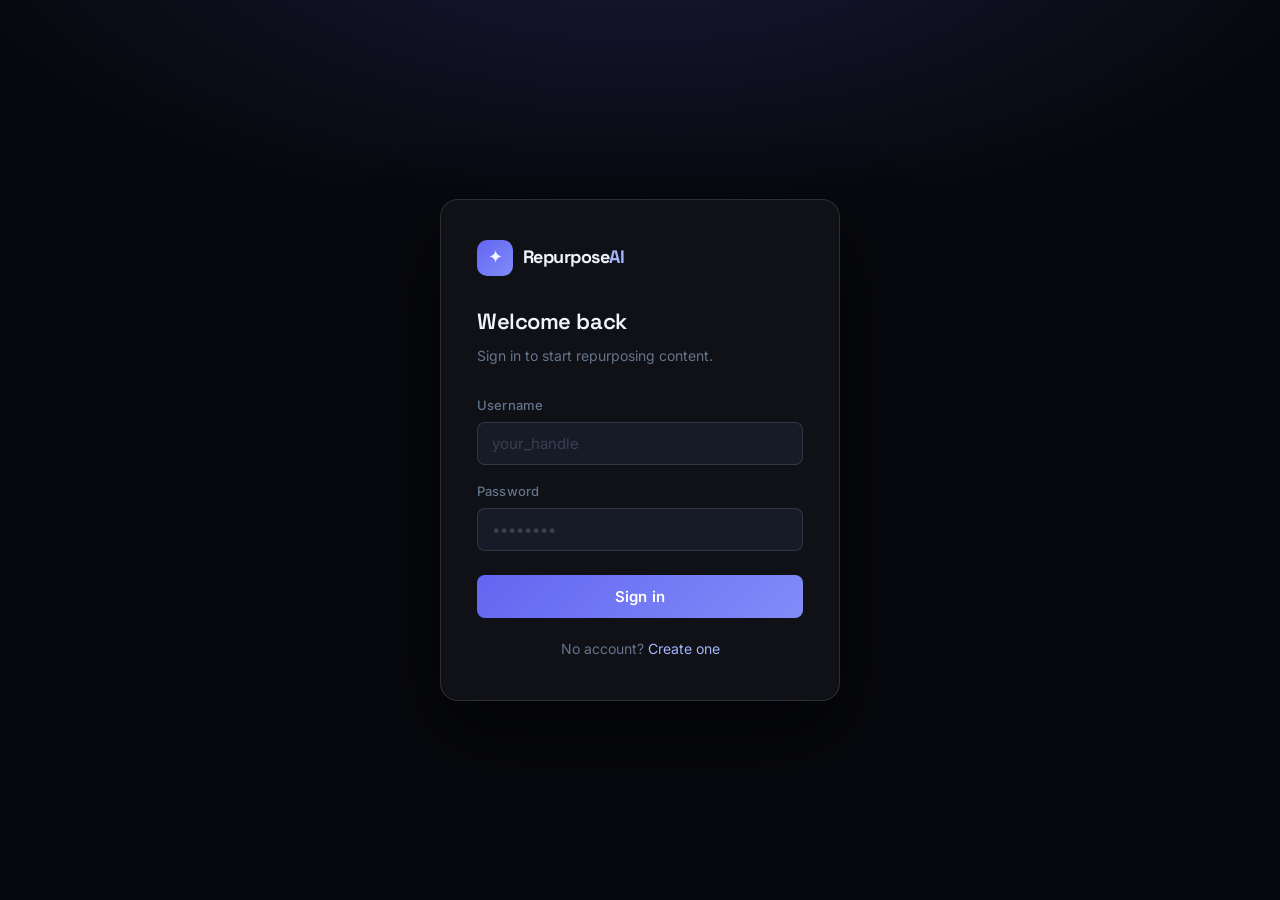
==== Frontend/dashboard.html @ 0ae948b1 "Added history to Store previous result of user And made Frontend and Verified" ====
<!DOCTYPE html>
<html lang="en">
<head>
  <meta charset="UTF-8" />
  <meta name="viewport" content="width=device-width, initial-scale=1.0" />
  <title>Dashboard — Repurpose AI</title>
  <link rel="stylesheet" href="css/style.css" />
</head>
<body>

<div class="dashboard-wrap">

 
  <header class="topbar">
    <div class="topbar-logo">
      <div class="topbar-logo-icon">✦</div>
      Repurpose<span>AI</span>
    </div>
    <div class="topbar-actions">
      <button class="btn-ghost" onclick="logout()">Sign out</button>
    </div>
  </header>

 
  <aside class="sidebar">
    <div class="sidebar-header">
      <h3>History</h3>
    </div>
    <div class="sidebar-list" id="historyContainer">
      <div class="sidebar-empty">
        <span class="sidebar-empty-icon">▶</span>
        No history yet.<br>Generate your first post.
      </div>
    </div>
  </aside>

 
  <main class="main">
    <div class="main-inner">

      <div class="main-header">
        <h2>Repurpose a YouTube video</h2>
        <p>Paste a URL — get a Twitter thread, LinkedIn post, and blog summary in seconds.</p>
      </div>

     
      <div class="input-row">
        <div class="url-input-wrap">
          <span class="url-input-icon">▶</span>
          <input
            type="text"
            id="youtubeUrl"
            placeholder="https://www.youtube.com/watch?v=…"
            autocomplete="off"
            onkeydown="if(event.key==='Enter') generateContent()"
          />
        </div>
        <button class="btn-generate" id="generateBtn" onclick="generateContent()">
          <span class="spinner"></span>
          <span class="btn-label">Generate</span>
        </button>
      </div>

      
      <div class="output-grid">

        <div class="output-card card-twitter">
          <div class="output-card-header">
            <span class="output-platform-badge badge-twitter">𝕏 &nbsp;Twitter thread</span>
            <button class="copy-btn" onclick="copyContent('twitterThread')">Copy</button>
          </div>
          <div class="output-card-body">
            <p id="twitterThread"><span class="placeholder-text">Your Twitter thread will appear here…</span></p>
          </div>
        </div>

        <div class="output-card card-linkedin">
          <div class="output-card-header">
            <span class="output-platform-badge badge-linkedin">in &nbsp;LinkedIn post</span>
            <button class="copy-btn" onclick="copyContent('linkedinPost')">Copy</button>
          </div>
          <div class="output-card-body">
            <p id="linkedinPost"><span class="placeholder-text">Your LinkedIn post will appear here…</span></p>
          </div>
        </div>

        <div class="output-card card-blog full-width">
          <div class="output-card-header">
            <span class="output-platform-badge badge-blog">✍ &nbsp;Blog summary</span>
            <button class="copy-btn" onclick="copyContent('blogSummary')">Copy</button>
          </div>
          <div class="output-card-body">
            <p id="blogSummary"><span class="placeholder-text">Your blog summary will appear here…</span></p>
          </div>
        </div>

      </div>
    </div>
  </main>

</div>

<script src="js/dashboard.js"></script>
</body>
</html>
---- Frontend/css/style.css ----
@import url('https://fonts.googleapis.com/css2?family=Space+Grotesk:wght@400;500;600;700&family=Inter:wght@400;500;600&display=swap');

*, *::before, *::after {
  box-sizing: border-box;
  margin: 0;
  padding: 0;
}

:root {
  --bg:          #07080D;
  --surface:     #0F1117;
  --surface-2:   #161B27;
  --surface-3:   #1E2638;
  --border:      rgba(255,255,255,0.07);
  --border-md:   rgba(255,255,255,0.12);
  --accent:      #6366F1;
  --accent-lt:   #A5B4FC;
  --accent-glow: rgba(99,102,241,0.35);
  --text:        #F1F5F9;
  --text-2:      #CBD5E1;
  --muted:       #64748B;
  --danger:      #F87171;
  --success:     #34D399;

  --radius-sm: 8px;
  --radius-md: 12px;
  --radius-lg: 18px;

  --topbar-h: 58px;
  --sidebar-w: 260px;
}

html, body {
  height: 100%;
  background: var(--bg);
  color: var(--text);
  font-family: 'Inter', sans-serif;
  font-size: 15px;
  line-height: 1.6;
  -webkit-font-smoothing: antialiased;
  overflow: hidden; 
}

h1, h2, h3, h4 {
  font-family: 'Space Grotesk', sans-serif;
  font-weight: 600;
  letter-spacing: -0.02em;
}

a {
  color: var(--accent-lt);
  text-decoration: none;
  transition: color 0.2s;
}
a:hover { color: #fff; }


.auth-wrap {
  min-height: 100vh;
  overflow: auto;
  display: flex;
  align-items: center;
  justify-content: center;
  padding: 24px;
  background:
    radial-gradient(ellipse 80% 50% at 50% -10%, rgba(99,102,241,0.18) 0%, transparent 70%),
    var(--bg);
}

.auth-card {
  width: 100%;
  max-width: 400px;
  background: var(--surface);
  border: 1px solid var(--border-md);
  border-radius: var(--radius-lg);
  padding: 40px 36px;
  box-shadow: 0 32px 80px rgba(0,0,0,0.6);
}

.auth-logo {
  display: flex;
  align-items: center;
  gap: 10px;
  margin-bottom: 28px;
}

.auth-logo-icon {
  width: 36px;
  height: 36px;
  background: linear-gradient(135deg, #6366F1, #818CF8);
  border-radius: 10px;
  display: grid;
  place-items: center;
  font-size: 18px;
  flex-shrink: 0;
}

.auth-logo-name {
  font-family: 'Space Grotesk', sans-serif;
  font-size: 18px;
  font-weight: 700;
  letter-spacing: -0.03em;
}
.auth-logo-name span { color: var(--accent-lt); }

.auth-card h2 {
  font-size: 22px;
  margin-bottom: 6px;
}

.auth-card .subtitle {
  color: var(--muted);
  font-size: 14px;
  margin-bottom: 28px;
}

.field {
  margin-bottom: 16px;
}
.field label {
  display: block;
  font-size: 13px;
  font-weight: 500;
  color: var(--muted);
  margin-bottom: 6px;
  letter-spacing: 0.01em;
}
.field input {
  width: 100%;
  padding: 11px 14px;
  background: var(--surface-2);
  border: 1px solid var(--border-md);
  border-radius: var(--radius-sm);
  color: var(--text);
  font-family: 'Inter', sans-serif;
  font-size: 15px;
  outline: none;
  transition: border-color 0.2s, box-shadow 0.2s;
}
.field input::placeholder { color: #374151; }
.field input:focus {
  border-color: var(--accent);
  box-shadow: 0 0 0 3px rgba(99,102,241,0.18);
}

.btn {
  display: inline-flex;
  align-items: center;
  justify-content: center;
  gap: 8px;
  width: 100%;
  padding: 12px 20px;
  border: none;
  border-radius: var(--radius-sm);
  font-family: 'Inter', sans-serif;
  font-size: 15px;
  font-weight: 600;
  cursor: pointer;
  transition: all 0.2s;
  letter-spacing: 0.01em;
}

.btn-primary {
  background: linear-gradient(135deg, #6366F1 0%, #818CF8 100%);
  color: #fff;
  position: relative;
  overflow: hidden;
}
.btn-primary::after {
  content: '';
  position: absolute;
  inset: 0;
  background: linear-gradient(90deg, transparent 0%, rgba(255,255,255,0.12) 50%, transparent 100%);
  transform: translateX(-100%);
  transition: transform 0.5s;
}
.btn-primary:hover::after { transform: translateX(100%); }
.btn-primary:hover {
  box-shadow: 0 4px 24px rgba(99,102,241,0.5);
  transform: translateY(-1px);
}
.btn-primary:active { transform: translateY(0); }

.auth-footer {
  margin-top: 20px;
  text-align: center;
  font-size: 14px;
  color: var(--muted);
}


.toast {
  position: fixed;
  bottom: 24px;
  right: 24px;
  padding: 12px 18px;
  border-radius: var(--radius-sm);
  font-size: 14px;
  font-weight: 500;
  z-index: 9999;
  transform: translateY(80px);
  opacity: 0;
  transition: all 0.3s cubic-bezier(0.34, 1.56, 0.64, 1);
  max-width: 320px;
  display: flex;
  align-items: center;
  gap: 8px;
}
.toast.show { transform: translateY(0); opacity: 1; }
.toast.success {
  background: rgba(6,78,59,0.9);
  border: 1px solid rgba(52,211,153,0.4);
  color: var(--success);
  backdrop-filter: blur(8px);
}
.toast.error {
  background: rgba(69,10,10,0.9);
  border: 1px solid rgba(248,113,113,0.4);
  color: var(--danger);
  backdrop-filter: blur(8px);
}



.spinner {
  width: 16px;
  height: 16px;
  border: 2px solid rgba(255,255,255,0.25);
  border-top-color: #fff;
  border-radius: 50%;
  animation: spin 0.7s linear infinite;
  display: none;
  flex-shrink: 0;
}
.btn-generate.loading .spinner  { display: block; }
.btn-generate.loading .btn-label { display: none; }

@keyframes spin { to { transform: rotate(360deg); } }



.dashboard-wrap {
  display: grid;
  grid-template-columns: var(--sidebar-w) 1fr;
  grid-template-rows: var(--topbar-h) 1fr;
  height: 100vh;
  overflow: hidden;
}


.topbar {
  grid-column: 1 / -1;
  display: flex;
  align-items: center;
  justify-content: space-between;
  padding: 0 20px 0 20px;
  background: var(--surface);
  border-bottom: 1px solid var(--border);
  position: relative;
  z-index: 100;
  box-shadow: 0 1px 0 rgba(255,255,255,0.04), 0 4px 20px rgba(0,0,0,0.3);
}

.topbar-logo {
  display: flex;
  align-items: center;
  gap: 10px;
  font-family: 'Space Grotesk', sans-serif;
  font-weight: 700;
  font-size: 16px;
  letter-spacing: -0.03em;
  color: var(--text);
}
.topbar-logo-icon {
  width: 30px;
  height: 30px;
  background: linear-gradient(135deg, #6366F1, #818CF8);
  border-radius: 8px;
  display: grid;
  place-items: center;
  font-size: 14px;
  box-shadow: 0 0 12px rgba(99,102,241,0.4);
}
.topbar-logo span { color: var(--accent-lt); }

.topbar-actions {
  display: flex;
  align-items: center;
  gap: 8px;
}

.btn-ghost {
  display: inline-flex;
  align-items: center;
  gap: 6px;
  background: transparent;
  color: var(--muted);
  border: 1px solid var(--border-md);
  border-radius: var(--radius-sm);
  padding: 7px 14px;
  font-family: 'Inter', sans-serif;
  font-size: 13px;
  font-weight: 500;
  cursor: pointer;
  transition: all 0.18s;
  white-space: nowrap;
}
.btn-ghost:hover {
  background: var(--surface-2);
  color: var(--text);
  border-color: rgba(255,255,255,0.16);
}



.sidebar {
  background: var(--surface);
  border-right: 1px solid var(--border);
  display: flex;
  flex-direction: column;
  overflow: hidden;
  /* faint left-edge glow on right border */
  box-shadow: inset -1px 0 0 rgba(255,255,255,0.03);
}

.sidebar-header {
  padding: 18px 16px 14px;
  border-bottom: 1px solid var(--border);
  display: flex;
  align-items: center;
  justify-content: space-between;
}
.sidebar-header h3 {
  font-size: 11px;
  text-transform: uppercase;
  letter-spacing: 0.1em;
  color: var(--muted);
  font-weight: 600;
}

.sidebar-list {
  flex: 1;
  overflow-y: auto;
  padding: 8px 10px 16px;
  scrollbar-width: thin;
  scrollbar-color: var(--surface-3) transparent;
}
.sidebar-list::-webkit-scrollbar { width: 4px; }
.sidebar-list::-webkit-scrollbar-thumb {
  background: var(--surface-3);
  border-radius: 4px;
}

.history-item {
  display: flex;
  align-items: center;
  gap: 10px;
  padding: 9px 10px;
  border-radius: var(--radius-sm);
  cursor: pointer;
  transition: background 0.15s, border-color 0.15s;
  margin-bottom: 2px;
  border: 1px solid transparent;
}
.history-item:hover {
  background: var(--surface-2);
  border-color: var(--border);
}
.history-item.active {
  background: rgba(99,102,241,0.12);
  border-color: rgba(99,102,241,0.28);
}

.history-item-icon {
  width: 26px;
  height: 26px;
  border-radius: 6px;
  background: var(--surface-3);
  display: grid;
  place-items: center;
  font-size: 11px;
  flex-shrink: 0;
  color: var(--muted);
  transition: background 0.15s, color 0.15s;
}
.history-item.active .history-item-icon {
  background: rgba(99,102,241,0.22);
  color: var(--accent-lt);
}

.history-item-url {
  font-size: 12.5px;
  color: var(--muted);
  overflow: hidden;
  text-overflow: ellipsis;
  white-space: nowrap;
  transition: color 0.15s;
}
.history-item:hover .history-item-url { color: var(--text-2); }
.history-item.active .history-item-url { color: var(--accent-lt); }

.sidebar-empty {
  padding: 32px 16px;
  text-align: center;
  font-size: 13px;
  color: var(--muted);
  line-height: 1.8;
}
.sidebar-empty-icon {
  font-size: 28px;
  display: block;
  margin-bottom: 10px;
  opacity: 0.4;
}



.main {
  overflow-y: auto;
  padding: 32px 36px 48px;
  background:
    radial-gradient(ellipse 55% 35% at 75% -5%, rgba(99,102,241,0.09) 0%, transparent 65%),
    var(--bg);
  scrollbar-width: thin;
  scrollbar-color: var(--surface-3) transparent;
}
.main::-webkit-scrollbar { width: 5px; }
.main::-webkit-scrollbar-thumb {
  background: var(--surface-3);
  border-radius: 4px;
}


.main-inner {
  max-width: 860px;
}

.main-header {
  margin-bottom: 28px;
}
.main-header h2 {
  font-size: 22px;
  margin-bottom: 5px;
  color: var(--text);
}
.main-header p {
  font-size: 14px;
  color: var(--muted);
}



.input-row {
  display: flex;
  gap: 10px;
  margin-bottom: 28px;
  align-items: stretch;
}

.url-input-wrap {
  flex: 1;
  position: relative;
}
.url-input-icon {
  position: absolute;
  left: 14px;
  top: 50%;
  transform: translateY(-50%);
  font-size: 15px;
  pointer-events: none;
  color: var(--muted);
  line-height: 1;
}
.url-input-wrap input {
  width: 100%;
  height: 100%;
  padding: 0 16px 0 42px;
  background: var(--surface-2);
  border: 1.5px solid var(--border-md);
  border-radius: var(--radius-sm);
  color: var(--text);
  font-family: 'Inter', sans-serif;
  font-size: 14.5px;
  outline: none;
  transition: border-color 0.2s, box-shadow 0.2s, background 0.2s;
  min-height: 48px;
}
.url-input-wrap input::placeholder { color: var(--muted); }
.url-input-wrap input:focus {
  border-color: var(--accent);
  background: var(--surface-3);
  box-shadow: 0 0 0 3px rgba(99,102,241,0.15);
}

.btn-generate {
  display: inline-flex;
  align-items: center;
  justify-content: center;
  gap: 8px;
  padding: 0 26px;
  height: 48px;
  min-width: 130px;
  background: linear-gradient(135deg, #5254CC 0%, #7C7FF8 100%);
  color: #fff;
  border: none;
  border-radius: var(--radius-sm);
  font-family: 'Inter', sans-serif;
  font-size: 14.5px;
  font-weight: 600;
  cursor: pointer;
  letter-spacing: 0.01em;
  position: relative;
  overflow: hidden;
  transition: transform 0.2s, box-shadow 0.2s;
  flex-shrink: 0;
  box-shadow: 0 2px 12px rgba(99,102,241,0.3);
}

.btn-generate::after {
  content: '';
  position: absolute;
  inset: 0;
  background: linear-gradient(105deg, transparent 30%, rgba(255,255,255,0.14) 50%, transparent 70%);
  transform: translateX(-100%);
  transition: transform 0.45s;
}
.btn-generate:hover::after { transform: translateX(100%); }
.btn-generate:hover {
  transform: translateY(-1px);
  box-shadow: 0 4px 20px rgba(99,102,241,0.5);
}
.btn-generate:active { transform: translateY(0); box-shadow: none; }
.btn-generate:disabled {
  opacity: 0.45;
  cursor: not-allowed;
  transform: none;
  box-shadow: none;
}
.btn-generate.loading .spinner  { display: block; }
.btn-generate.loading .btn-label { display: none; }


.output-grid {
  display: grid;
  grid-template-columns: 1fr 1fr;
  gap: 16px;
}

.output-card {
  background: var(--surface);
  border: 1px solid var(--border);
  border-radius: var(--radius-md);
  overflow: hidden;
  transition: border-color 0.2s, box-shadow 0.2s, transform 0.2s;
  display: flex;
  flex-direction: column;
}
.output-card:hover {
  border-color: var(--border-md);
  box-shadow: 0 8px 32px rgba(0,0,0,0.35);
  transform: translateY(-1px);
}
.output-card.full-width { grid-column: 1 / -1; }


.output-card.card-twitter  { border-top: 2px solid #1D9BF0; }
.output-card.card-linkedin { border-top: 2px solid #4F9EE8; }
.output-card.card-blog     { border-top: 2px solid #34D399; }

.output-card-header {
  display: flex;
  align-items: center;
  justify-content: space-between;
  padding: 13px 16px;
  border-bottom: 1px solid var(--border);
  gap: 10px;
  flex-shrink: 0;
}

.output-platform-badge {
  display: inline-flex;
  align-items: center;
  gap: 5px;
  padding: 3px 10px;
  border-radius: 20px;
  font-size: 11.5px;
  font-weight: 600;
  letter-spacing: 0.03em;
  font-family: 'Space Grotesk', sans-serif;
}
.badge-twitter  { background: rgba(29,155,240,0.12); color: #60B8F9; border: 1px solid rgba(29,155,240,0.22); }
.badge-linkedin { background: rgba(79,158,232,0.12); color: #7BB8F0; border: 1px solid rgba(79,158,232,0.22); }
.badge-blog     { background: rgba(52,211,153,0.10); color: #5EDCB4; border: 1px solid rgba(52,211,153,0.22); }

.copy-btn {
  display: inline-flex;
  align-items: center;
  gap: 4px;
  padding: 4px 12px;
  font-family: 'Inter', sans-serif;
  font-size: 12px;
  font-weight: 500;
  border-radius: 6px;
  border: 1px solid var(--border-md);
  background: transparent;
  color: var(--muted);
  cursor: pointer;
  transition: all 0.15s;
  white-space: nowrap;
  flex-shrink: 0;
}
.copy-btn:hover {
  background: var(--surface-2);
  color: var(--text-2);
  border-color: rgba(255,255,255,0.18);
}
.copy-btn.copied {
  color: var(--success);
  border-color: rgba(52,211,153,0.35);
  background: rgba(52,211,153,0.06);
}

.output-card-body {
  padding: 18px 16px;
  flex: 1;
  min-height: 120px;
}
.output-card-body p {
  font-size: 13.5px;
  line-height: 1.8;
  color: var(--text-2);
  white-space: pre-wrap;
  word-break: break-word;
}
.output-card-body .placeholder-text {
  color: var(--muted);
  font-style: italic;
  opacity: 0.6;
}



@media (max-width: 900px) {
  html, body { overflow: auto; }

  .dashboard-wrap {
    grid-template-columns: 1fr;
    grid-template-rows: var(--topbar-h) 1fr;
    height: auto;
    min-height: 100vh;
    overflow: visible;
  }
  .sidebar { display: none; }
  .main {
    overflow-y: visible;
    padding: 24px 16px 48px;
  }
  .output-grid { grid-template-columns: 1fr; }
  .output-card.full-width { grid-column: 1; }
  .btn-generate { min-width: 100px; padding: 0 18px; }
}
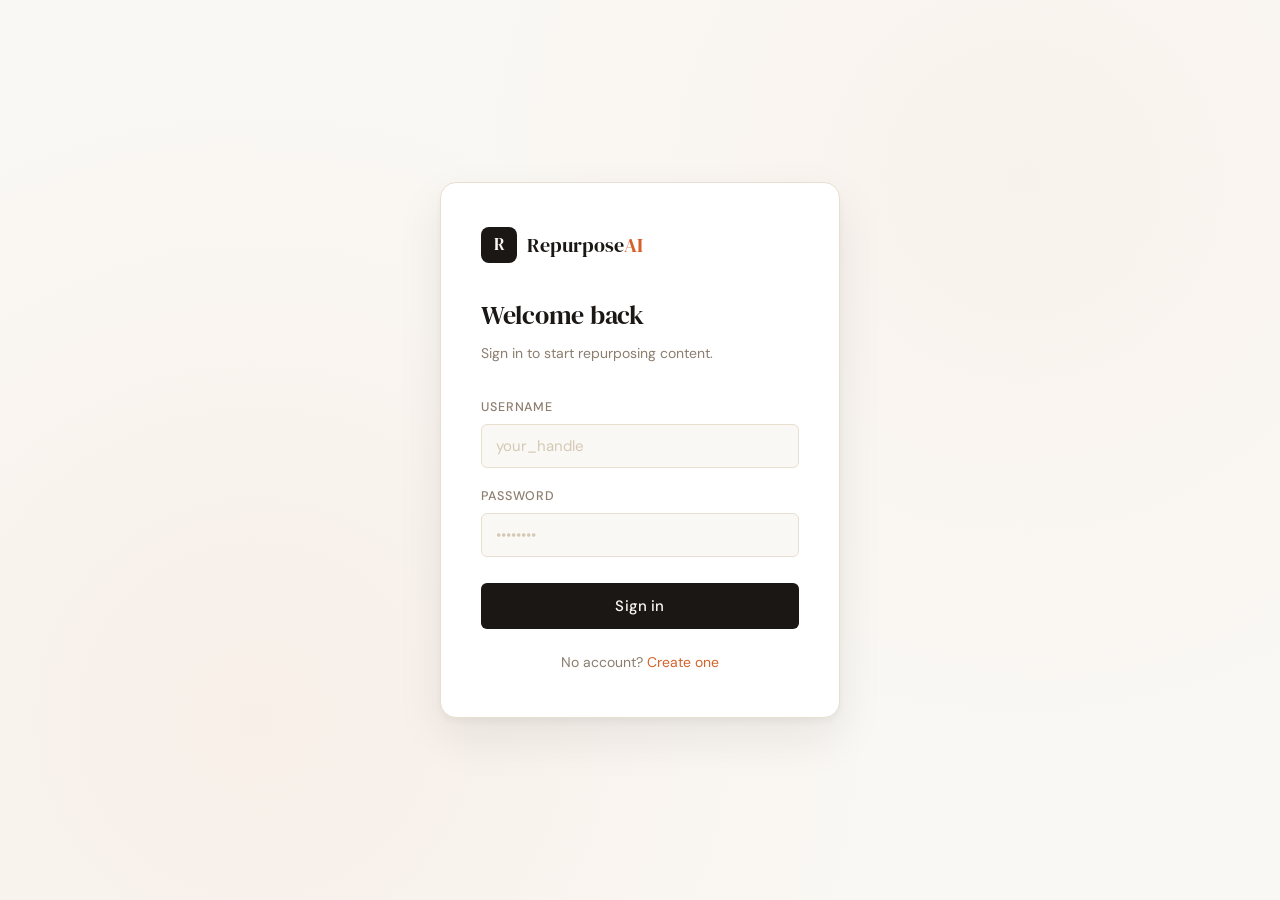
==== commit 853280a3: "Changed Frontend of the Project" ====
--- a/Frontend/dashboard.html
+++ b/Frontend/dashboard.html
@@ -10,7 +10,7 @@
 
 <div class="dashboard-wrap">
 
- 
+  <!-- ── Topbar ── -->
   <header class="topbar">
     <div class="topbar-logo">
       <div class="topbar-logo-icon">✦</div>
@@ -21,7 +21,7 @@
     </div>
   </header>
 
- 
+  <!-- ── Sidebar ── -->
   <aside class="sidebar">
     <div class="sidebar-header">
       <h3>History</h3>
@@ -34,7 +34,7 @@
     </div>
   </aside>
 
- 
+  <!-- ── Main panel ── -->
   <main class="main">
     <div class="main-inner">
 
@@ -43,7 +43,7 @@
         <p>Paste a URL — get a Twitter thread, LinkedIn post, and blog summary in seconds.</p>
       </div>
 
-     
+      <!-- URL input -->
       <div class="input-row">
         <div class="url-input-wrap">
           <span class="url-input-icon">▶</span>
@@ -61,7 +61,7 @@
         </button>
       </div>
 
-      
+      <!-- Output cards -->
       <div class="output-grid">
 
         <div class="output-card card-twitter">
@@ -95,7 +95,7 @@
         </div>
 
       </div>
-    </div>
+    </div><!-- /main-inner -->
   </main>
 
 </div>
--- a/Frontend/css/style.css
+++ b/Frontend/css/style.css
@@ -1,4 +1,4 @@
-@import url('https://fonts.googleapis.com/css2?family=Space+Grotesk:wght@400;500;600;700&family=Inter:wght@400;500;600&display=swap');
+@import url('https://fonts.googleapis.com/css2?family=DM+Sans:wght@300;400;500;600&family=DM+Serif+Display&display=swap');
 
 *, *::before, *::after {
   box-sizing: border-box;
@@ -7,54 +7,65 @@
 }
 
 :root {
-  --bg:          #07080D;
-  --surface:     #0F1117;
-  --surface-2:   #161B27;
-  --surface-3:   #1E2638;
-  --border:      rgba(255,255,255,0.07);
-  --border-md:   rgba(255,255,255,0.12);
-  --accent:      #6366F1;
-  --accent-lt:   #A5B4FC;
-  --accent-glow: rgba(99,102,241,0.35);
-  --text:        #F1F5F9;
-  --text-2:      #CBD5E1;
-  --muted:       #64748B;
-  --danger:      #F87171;
-  --success:     #34D399;
-
-  --radius-sm: 8px;
-  --radius-md: 12px;
-  --radius-lg: 18px;
-
-  --topbar-h: 58px;
-  --sidebar-w: 260px;
+  --sand-50:   #FAF8F4;
+  --sand-100:  #F2EDE3;
+  --sand-200:  #E8DFD0;
+  --sand-300:  #D4C9B5;
+  --sand-500:  #9E9080;
+  --sand-700:  #6B5F52;
+
+  --char-900:  #1A1714;
+  --char-800:  #252118;
+  --char-700:  #332E26;
+  --char-600:  #4A4338;
+  --char-400:  #7A7268;
+
+  --orange:    #D4622A;
+  --orange-lt: #F2956A;
+  --orange-bg: rgba(212,98,42,0.08);
+  --orange-border: rgba(212,98,42,0.25);
+
+  --text-dark:   #1A1714;
+  --text-mid:    #4A4338;
+  --text-muted:  #8C7D6E;
+
+  --danger:    #C0392B;
+  --success:   #2D7D46;
+
+  --radius-sm: 6px;
+  --radius-md: 10px;
+  --radius-lg: 16px;
+
+  --topbar-h:  60px;
+  --sidebar-w: 270px;
 }
 
 html, body {
   height: 100%;
-  background: var(--bg);
-  color: var(--text);
-  font-family: 'Inter', sans-serif;
+  font-family: 'DM Sans', sans-serif;
   font-size: 15px;
   line-height: 1.6;
   -webkit-font-smoothing: antialiased;
-  overflow: hidden; 
+  overflow: hidden;
 }
 
 h1, h2, h3, h4 {
-  font-family: 'Space Grotesk', sans-serif;
-  font-weight: 600;
-  letter-spacing: -0.02em;
+  font-family: 'DM Serif Display', serif;
+  font-weight: 400;
+  letter-spacing: -0.01em;
 }
 
 a {
-  color: var(--accent-lt);
+  color: var(--orange);
   text-decoration: none;
-  transition: color 0.2s;
-}
-a:hover { color: #fff; }
-
-
+  transition: color 0.18s;
+}
+a:hover { color: var(--char-800); }
+
+
+/* ════════════════════════════════════════
+   AUTH PAGES
+════════════════════════════════════════ */
 .auth-wrap {
   min-height: 100vh;
   overflow: auto;
@@ -62,85 +73,86 @@
   align-items: center;
   justify-content: center;
   padding: 24px;
-  background:
-    radial-gradient(ellipse 80% 50% at 50% -10%, rgba(99,102,241,0.18) 0%, transparent 70%),
-    var(--bg);
+  background: var(--sand-50);
+  background-image:
+    radial-gradient(circle at 20% 80%, rgba(212,98,42,0.06) 0%, transparent 50%),
+    radial-gradient(circle at 80% 20%, rgba(212,98,42,0.04) 0%, transparent 45%);
 }
 
 .auth-card {
   width: 100%;
   max-width: 400px;
-  background: var(--surface);
-  border: 1px solid var(--border-md);
+  background: #fff;
+  border: 1px solid var(--sand-200);
   border-radius: var(--radius-lg);
-  padding: 40px 36px;
-  box-shadow: 0 32px 80px rgba(0,0,0,0.6);
+  padding: 44px 40px;
+  box-shadow: 0 4px 6px rgba(26,23,20,0.04), 0 20px 48px rgba(26,23,20,0.08);
 }
 
 .auth-logo {
   display: flex;
   align-items: center;
   gap: 10px;
-  margin-bottom: 28px;
-}
-
+  margin-bottom: 32px;
+}
 .auth-logo-icon {
   width: 36px;
   height: 36px;
-  background: linear-gradient(135deg, #6366F1, #818CF8);
-  border-radius: 10px;
+  background: var(--char-900);
+  border-radius: 8px;
   display: grid;
   place-items: center;
-  font-size: 18px;
+  font-size: 17px;
+  color: var(--sand-50);
+  font-family: 'DM Serif Display', serif;
   flex-shrink: 0;
 }
-
 .auth-logo-name {
-  font-family: 'Space Grotesk', sans-serif;
-  font-size: 18px;
-  font-weight: 700;
-  letter-spacing: -0.03em;
-}
-.auth-logo-name span { color: var(--accent-lt); }
+  font-family: 'DM Serif Display', serif;
+  font-size: 20px;
+  color: var(--char-900);
+}
+.auth-logo-name span { color: var(--orange); }
 
 .auth-card h2 {
-  font-size: 22px;
+  font-size: 26px;
+  color: var(--text-dark);
   margin-bottom: 6px;
 }
-
 .auth-card .subtitle {
-  color: var(--muted);
+  color: var(--text-muted);
   font-size: 14px;
-  margin-bottom: 28px;
-}
-
-.field {
-  margin-bottom: 16px;
-}
+  margin-bottom: 32px;
+  font-weight: 400;
+}
+
+.field { margin-bottom: 18px; }
 .field label {
   display: block;
-  font-size: 13px;
+  font-size: 12.5px;
   font-weight: 500;
-  color: var(--muted);
-  margin-bottom: 6px;
-  letter-spacing: 0.01em;
+  text-transform: uppercase;
+  letter-spacing: 0.07em;
+  color: var(--text-muted);
+  margin-bottom: 7px;
 }
 .field input {
   width: 100%;
   padding: 11px 14px;
-  background: var(--surface-2);
-  border: 1px solid var(--border-md);
+  background: var(--sand-50);
+  border: 1.5px solid var(--sand-200);
   border-radius: var(--radius-sm);
-  color: var(--text);
-  font-family: 'Inter', sans-serif;
+  color: var(--text-dark);
+  font-family: 'DM Sans', sans-serif;
   font-size: 15px;
   outline: none;
-  transition: border-color 0.2s, box-shadow 0.2s;
-}
-.field input::placeholder { color: #374151; }
+  transition: border-color 0.18s, box-shadow 0.18s;
+}
+.field input::placeholder { color: var(--sand-300); }
 .field input:focus {
-  border-color: var(--accent);
-  box-shadow: 0 0 0 3px rgba(99,102,241,0.18);
+  border-color: var(--orange);
+  background: #fff;
+  box-shadow: 0 0 0 3px rgba(212,98,42,0.1);
 }
 
 .btn {
@@ -149,46 +161,38 @@
   justify-content: center;
   gap: 8px;
   width: 100%;
-  padding: 12px 20px;
+  padding: 13px 20px;
   border: none;
   border-radius: var(--radius-sm);
-  font-family: 'Inter', sans-serif;
+  font-family: 'DM Sans', sans-serif;
   font-size: 15px;
-  font-weight: 600;
+  font-weight: 500;
   cursor: pointer;
-  transition: all 0.2s;
+  transition: all 0.18s;
   letter-spacing: 0.01em;
 }
-
 .btn-primary {
-  background: linear-gradient(135deg, #6366F1 0%, #818CF8 100%);
-  color: #fff;
-  position: relative;
-  overflow: hidden;
-}
-.btn-primary::after {
-  content: '';
-  position: absolute;
-  inset: 0;
-  background: linear-gradient(90deg, transparent 0%, rgba(255,255,255,0.12) 50%, transparent 100%);
-  transform: translateX(-100%);
-  transition: transform 0.5s;
-}
-.btn-primary:hover::after { transform: translateX(100%); }
+  background: var(--char-900);
+  color: var(--sand-50);
+}
 .btn-primary:hover {
-  box-shadow: 0 4px 24px rgba(99,102,241,0.5);
+  background: var(--char-700);
   transform: translateY(-1px);
-}
-.btn-primary:active { transform: translateY(0); }
+  box-shadow: 0 6px 20px rgba(26,23,20,0.2);
+}
+.btn-primary:active { transform: none; box-shadow: none; }
 
 .auth-footer {
-  margin-top: 20px;
+  margin-top: 22px;
   text-align: center;
   font-size: 14px;
-  color: var(--muted);
-}
-
-
+  color: var(--text-muted);
+}
+
+
+/* ════════════════════════════════════════
+   TOAST
+════════════════════════════════════════ */
 .toast {
   position: fixed;
   bottom: 24px;
@@ -205,28 +209,31 @@
   display: flex;
   align-items: center;
   gap: 8px;
+  font-family: 'DM Sans', sans-serif;
 }
 .toast.show { transform: translateY(0); opacity: 1; }
 .toast.success {
-  background: rgba(6,78,59,0.9);
-  border: 1px solid rgba(52,211,153,0.4);
+  background: #fff;
+  border: 1px solid #A8D5B5;
   color: var(--success);
-  backdrop-filter: blur(8px);
+  box-shadow: 0 4px 16px rgba(0,0,0,0.1);
 }
 .toast.error {
-  background: rgba(69,10,10,0.9);
-  border: 1px solid rgba(248,113,113,0.4);
+  background: #fff;
+  border: 1px solid #F5BCBC;
   color: var(--danger);
-  backdrop-filter: blur(8px);
-}
-
-
-
+  box-shadow: 0 4px 16px rgba(0,0,0,0.1);
+}
+
+
+/* ════════════════════════════════════════
+   SPINNER
+════════════════════════════════════════ */
 .spinner {
-  width: 16px;
-  height: 16px;
-  border: 2px solid rgba(255,255,255,0.25);
-  border-top-color: #fff;
+  width: 15px;
+  height: 15px;
+  border: 2px solid rgba(250,248,244,0.3);
+  border-top-color: var(--sand-50);
   border-radius: 50%;
   animation: spin 0.7s linear infinite;
   display: none;
@@ -234,121 +241,111 @@
 }
 .btn-generate.loading .spinner  { display: block; }
 .btn-generate.loading .btn-label { display: none; }
-
 @keyframes spin { to { transform: rotate(360deg); } }
 
 
-
+/* ════════════════════════════════════════
+   DASHBOARD SHELL
+════════════════════════════════════════ */
 .dashboard-wrap {
   display: grid;
   grid-template-columns: var(--sidebar-w) 1fr;
   grid-template-rows: var(--topbar-h) 1fr;
   height: 100vh;
   overflow: hidden;
-}
-
-
+  background: var(--sand-50);
+}
+
+/* ── Topbar ── */
 .topbar {
   grid-column: 1 / -1;
   display: flex;
   align-items: center;
   justify-content: space-between;
-  padding: 0 20px 0 20px;
-  background: var(--surface);
-  border-bottom: 1px solid var(--border);
-  position: relative;
+  padding: 0 24px;
+  background: #fff;
+  border-bottom: 1px solid var(--sand-200);
   z-index: 100;
-  box-shadow: 0 1px 0 rgba(255,255,255,0.04), 0 4px 20px rgba(0,0,0,0.3);
-}
-
+}
 .topbar-logo {
   display: flex;
   align-items: center;
   gap: 10px;
-  font-family: 'Space Grotesk', sans-serif;
-  font-weight: 700;
-  font-size: 16px;
-  letter-spacing: -0.03em;
-  color: var(--text);
+  font-family: 'DM Serif Display', serif;
+  font-size: 18px;
+  color: var(--char-900);
+  letter-spacing: -0.01em;
 }
 .topbar-logo-icon {
-  width: 30px;
-  height: 30px;
-  background: linear-gradient(135deg, #6366F1, #818CF8);
-  border-radius: 8px;
+  width: 32px;
+  height: 32px;
+  background: var(--char-900);
+  border-radius: 7px;
   display: grid;
   place-items: center;
-  font-size: 14px;
-  box-shadow: 0 0 12px rgba(99,102,241,0.4);
-}
-.topbar-logo span { color: var(--accent-lt); }
-
-.topbar-actions {
-  display: flex;
-  align-items: center;
-  gap: 8px;
-}
+  font-size: 15px;
+  color: var(--sand-100);
+}
+.topbar-logo span { color: var(--orange); }
+
+.topbar-actions { display: flex; align-items: center; gap: 8px; }
 
 .btn-ghost {
   display: inline-flex;
   align-items: center;
   gap: 6px;
   background: transparent;
-  color: var(--muted);
-  border: 1px solid var(--border-md);
+  color: var(--text-muted);
+  border: 1.5px solid var(--sand-200);
   border-radius: var(--radius-sm);
   padding: 7px 14px;
-  font-family: 'Inter', sans-serif;
+  font-family: 'DM Sans', sans-serif;
   font-size: 13px;
   font-weight: 500;
   cursor: pointer;
-  transition: all 0.18s;
-  white-space: nowrap;
+  transition: all 0.15s;
 }
 .btn-ghost:hover {
-  background: var(--surface-2);
-  color: var(--text);
-  border-color: rgba(255,255,255,0.16);
-}
-
-
-
+  background: var(--sand-100);
+  color: var(--text-dark);
+  border-color: var(--sand-300);
+}
+
+
+/* ════════════════════════════════════════
+   SIDEBAR — dark charcoal
+════════════════════════════════════════ */
 .sidebar {
-  background: var(--surface);
-  border-right: 1px solid var(--border);
+  background: var(--char-900);
   display: flex;
   flex-direction: column;
   overflow: hidden;
-  /* faint left-edge glow on right border */
-  box-shadow: inset -1px 0 0 rgba(255,255,255,0.03);
-}
-
+  border-right: 1px solid var(--char-800);
+}
 .sidebar-header {
-  padding: 18px 16px 14px;
-  border-bottom: 1px solid var(--border);
-  display: flex;
-  align-items: center;
-  justify-content: space-between;
+  padding: 20px 18px 14px;
+  border-bottom: 1px solid var(--char-700);
 }
 .sidebar-header h3 {
-  font-size: 11px;
+  font-family: 'DM Sans', sans-serif;
+  font-size: 10.5px;
   text-transform: uppercase;
-  letter-spacing: 0.1em;
-  color: var(--muted);
+  letter-spacing: 0.12em;
+  color: var(--char-400);
   font-weight: 600;
 }
 
 .sidebar-list {
   flex: 1;
   overflow-y: auto;
-  padding: 8px 10px 16px;
+  padding: 10px 10px 16px;
   scrollbar-width: thin;
-  scrollbar-color: var(--surface-3) transparent;
-}
-.sidebar-list::-webkit-scrollbar { width: 4px; }
+  scrollbar-color: var(--char-700) transparent;
+}
+.sidebar-list::-webkit-scrollbar { width: 3px; }
 .sidebar-list::-webkit-scrollbar-thumb {
-  background: var(--surface-3);
-  border-radius: 4px;
+  background: var(--char-700);
+  border-radius: 3px;
 }
 
 .history-item {
@@ -358,138 +355,119 @@
   padding: 9px 10px;
   border-radius: var(--radius-sm);
   cursor: pointer;
-  transition: background 0.15s, border-color 0.15s;
-  margin-bottom: 2px;
+  transition: background 0.15s;
+  margin-bottom: 1px;
   border: 1px solid transparent;
 }
-.history-item:hover {
-  background: var(--surface-2);
-  border-color: var(--border);
-}
+.history-item:hover { background: var(--char-800); }
 .history-item.active {
-  background: rgba(99,102,241,0.12);
-  border-color: rgba(99,102,241,0.28);
+  background: var(--char-700);
+  border-color: var(--char-600);
 }
 
 .history-item-icon {
-  width: 26px;
-  height: 26px;
-  border-radius: 6px;
-  background: var(--surface-3);
+  width: 24px;
+  height: 24px;
+  border-radius: 5px;
+  background: var(--char-700);
   display: grid;
   place-items: center;
-  font-size: 11px;
+  font-size: 10px;
   flex-shrink: 0;
-  color: var(--muted);
-  transition: background 0.15s, color 0.15s;
+  color: var(--char-400);
 }
 .history-item.active .history-item-icon {
-  background: rgba(99,102,241,0.22);
-  color: var(--accent-lt);
+  background: var(--orange);
+  color: #fff;
 }
 
 .history-item-url {
   font-size: 12.5px;
-  color: var(--muted);
+  color: var(--char-400);
   overflow: hidden;
   text-overflow: ellipsis;
   white-space: nowrap;
-  transition: color 0.15s;
-}
-.history-item:hover .history-item-url { color: var(--text-2); }
-.history-item.active .history-item-url { color: var(--accent-lt); }
+}
+.history-item:hover .history-item-url { color: var(--sand-200); }
+.history-item.active .history-item-url { color: var(--sand-100); }
 
 .sidebar-empty {
-  padding: 32px 16px;
+  padding: 36px 18px;
   text-align: center;
   font-size: 13px;
-  color: var(--muted);
-  line-height: 1.8;
+  color: var(--char-400);
+  line-height: 2;
 }
 .sidebar-empty-icon {
-  font-size: 28px;
+  font-size: 26px;
   display: block;
   margin-bottom: 10px;
-  opacity: 0.4;
-}
-
-
-
+  opacity: 0.3;
+}
+
+
+/* ════════════════════════════════════════
+   MAIN PANEL
+════════════════════════════════════════ */
 .main {
   overflow-y: auto;
-  padding: 32px 36px 48px;
-  background:
-    radial-gradient(ellipse 55% 35% at 75% -5%, rgba(99,102,241,0.09) 0%, transparent 65%),
-    var(--bg);
+  padding: 36px 40px 56px;
+  background: var(--sand-50);
   scrollbar-width: thin;
-  scrollbar-color: var(--surface-3) transparent;
+  scrollbar-color: var(--sand-300) transparent;
 }
 .main::-webkit-scrollbar { width: 5px; }
-.main::-webkit-scrollbar-thumb {
-  background: var(--surface-3);
-  border-radius: 4px;
-}
-
-
-.main-inner {
-  max-width: 860px;
-}
-
-.main-header {
-  margin-bottom: 28px;
-}
+.main::-webkit-scrollbar-thumb { background: var(--sand-300); border-radius: 4px; }
+
+.main-inner { max-width: 820px; }
+
+.main-header { margin-bottom: 28px; }
 .main-header h2 {
-  font-size: 22px;
+  font-size: 28px;
+  color: var(--text-dark);
   margin-bottom: 5px;
-  color: var(--text);
 }
 .main-header p {
   font-size: 14px;
-  color: var(--muted);
-}
-
-
-
+  color: var(--text-muted);
+  font-weight: 400;
+}
+
+/* ── URL input row ── */
 .input-row {
   display: flex;
   gap: 10px;
   margin-bottom: 28px;
   align-items: stretch;
 }
-
-.url-input-wrap {
-  flex: 1;
-  position: relative;
-}
+.url-input-wrap { flex: 1; position: relative; }
 .url-input-icon {
   position: absolute;
   left: 14px;
   top: 50%;
   transform: translateY(-50%);
-  font-size: 15px;
+  font-size: 14px;
   pointer-events: none;
-  color: var(--muted);
-  line-height: 1;
+  color: var(--sand-300);
 }
 .url-input-wrap input {
   width: 100%;
   height: 100%;
-  padding: 0 16px 0 42px;
-  background: var(--surface-2);
-  border: 1.5px solid var(--border-md);
+  min-height: 48px;
+  padding: 0 16px 0 40px;
+  background: #fff;
+  border: 1.5px solid var(--sand-200);
   border-radius: var(--radius-sm);
-  color: var(--text);
-  font-family: 'Inter', sans-serif;
+  color: var(--text-dark);
+  font-family: 'DM Sans', sans-serif;
   font-size: 14.5px;
   outline: none;
-  transition: border-color 0.2s, box-shadow 0.2s, background 0.2s;
-  min-height: 48px;
-}
-.url-input-wrap input::placeholder { color: var(--muted); }
+  transition: border-color 0.18s, box-shadow 0.18s;
+}
+.url-input-wrap input::placeholder { color: var(--sand-300); }
 .url-input-wrap input:focus {
-  border-color: var(--accent);
-  background: var(--surface-3);
-  box-shadow: 0 0 0 3px rgba(99,102,241,0.15);
+  border-color: var(--orange);
+  box-shadow: 0 0 0 3px rgba(212,98,42,0.1);
 }
 
 .btn-generate {
@@ -497,82 +475,68 @@
   align-items: center;
   justify-content: center;
   gap: 8px;
-  padding: 0 26px;
+  padding: 0 28px;
   height: 48px;
   min-width: 130px;
-  background: linear-gradient(135deg, #5254CC 0%, #7C7FF8 100%);
-  color: #fff;
+  background: var(--char-900);
+  color: var(--sand-50);
   border: none;
   border-radius: var(--radius-sm);
-  font-family: 'Inter', sans-serif;
+  font-family: 'DM Sans', sans-serif;
   font-size: 14.5px;
-  font-weight: 600;
+  font-weight: 500;
   cursor: pointer;
-  letter-spacing: 0.01em;
+  flex-shrink: 0;
   position: relative;
   overflow: hidden;
-  transition: transform 0.2s, box-shadow 0.2s;
-  flex-shrink: 0;
-  box-shadow: 0 2px 12px rgba(99,102,241,0.3);
-}
-
-.btn-generate::after {
-  content: '';
-  position: absolute;
-  inset: 0;
-  background: linear-gradient(105deg, transparent 30%, rgba(255,255,255,0.14) 50%, transparent 70%);
-  transform: translateX(-100%);
-  transition: transform 0.45s;
-}
-.btn-generate:hover::after { transform: translateX(100%); }
+  transition: transform 0.18s, box-shadow 0.18s, background 0.18s;
+}
 .btn-generate:hover {
+  background: var(--char-700);
   transform: translateY(-1px);
-  box-shadow: 0 4px 20px rgba(99,102,241,0.5);
-}
-.btn-generate:active { transform: translateY(0); box-shadow: none; }
-.btn-generate:disabled {
-  opacity: 0.45;
-  cursor: not-allowed;
-  transform: none;
-  box-shadow: none;
-}
+  box-shadow: 0 6px 20px rgba(26,23,20,0.22);
+}
+.btn-generate:active { transform: none; box-shadow: none; }
+.btn-generate:disabled { opacity: 0.4; cursor: not-allowed; transform: none; }
 .btn-generate.loading .spinner  { display: block; }
 .btn-generate.loading .btn-label { display: none; }
 
 
+/* ════════════════════════════════════════
+   OUTPUT CARDS
+════════════════════════════════════════ */
 .output-grid {
   display: grid;
   grid-template-columns: 1fr 1fr;
-  gap: 16px;
+  gap: 14px;
 }
 
 .output-card {
-  background: var(--surface);
-  border: 1px solid var(--border);
+  background: #fff;
+  border: 1px solid var(--sand-200);
   border-radius: var(--radius-md);
   overflow: hidden;
-  transition: border-color 0.2s, box-shadow 0.2s, transform 0.2s;
   display: flex;
   flex-direction: column;
+  transition: border-color 0.18s, box-shadow 0.18s, transform 0.18s;
 }
 .output-card:hover {
-  border-color: var(--border-md);
-  box-shadow: 0 8px 32px rgba(0,0,0,0.35);
+  border-color: var(--sand-300);
+  box-shadow: 0 4px 20px rgba(26,23,20,0.07);
   transform: translateY(-1px);
 }
 .output-card.full-width { grid-column: 1 / -1; }
 
-
-.output-card.card-twitter  { border-top: 2px solid #1D9BF0; }
-.output-card.card-linkedin { border-top: 2px solid #4F9EE8; }
-.output-card.card-blog     { border-top: 2px solid #34D399; }
+.output-card.card-twitter  { border-top: 2.5px solid var(--char-900); }
+.output-card.card-linkedin { border-top: 2.5px solid var(--orange); }
+.output-card.card-blog     { border-top: 2.5px solid var(--sand-500); }
 
 .output-card-header {
   display: flex;
   align-items: center;
   justify-content: space-between;
   padding: 13px 16px;
-  border-bottom: 1px solid var(--border);
+  border-bottom: 1px solid var(--sand-100);
   gap: 10px;
   flex-shrink: 0;
 }
@@ -584,77 +548,73 @@
   padding: 3px 10px;
   border-radius: 20px;
   font-size: 11.5px;
-  font-weight: 600;
+  font-weight: 500;
   letter-spacing: 0.03em;
-  font-family: 'Space Grotesk', sans-serif;
-}
-.badge-twitter  { background: rgba(29,155,240,0.12); color: #60B8F9; border: 1px solid rgba(29,155,240,0.22); }
-.badge-linkedin { background: rgba(79,158,232,0.12); color: #7BB8F0; border: 1px solid rgba(79,158,232,0.22); }
-.badge-blog     { background: rgba(52,211,153,0.10); color: #5EDCB4; border: 1px solid rgba(52,211,153,0.22); }
+  font-family: 'DM Sans', sans-serif;
+}
+.badge-twitter  { background: var(--char-900); color: var(--sand-100); }
+.badge-linkedin { background: var(--orange-bg); color: var(--orange); border: 1px solid var(--orange-border); }
+.badge-blog     { background: var(--sand-100); color: var(--text-mid); border: 1px solid var(--sand-200); }
 
 .copy-btn {
   display: inline-flex;
   align-items: center;
   gap: 4px;
   padding: 4px 12px;
-  font-family: 'Inter', sans-serif;
+  font-family: 'DM Sans', sans-serif;
   font-size: 12px;
   font-weight: 500;
-  border-radius: 6px;
-  border: 1px solid var(--border-md);
+  border-radius: 5px;
+  border: 1.5px solid var(--sand-200);
   background: transparent;
-  color: var(--muted);
+  color: var(--text-muted);
   cursor: pointer;
   transition: all 0.15s;
   white-space: nowrap;
   flex-shrink: 0;
 }
 .copy-btn:hover {
-  background: var(--surface-2);
-  color: var(--text-2);
-  border-color: rgba(255,255,255,0.18);
+  background: var(--sand-100);
+  color: var(--text-dark);
+  border-color: var(--sand-300);
 }
 .copy-btn.copied {
   color: var(--success);
-  border-color: rgba(52,211,153,0.35);
-  background: rgba(52,211,153,0.06);
+  border-color: #A8D5B5;
+  background: #F0FAF3;
 }
 
 .output-card-body {
   padding: 18px 16px;
   flex: 1;
-  min-height: 120px;
+  min-height: 130px;
 }
 .output-card-body p {
-  font-size: 13.5px;
+  font-size: 14px;
   line-height: 1.8;
-  color: var(--text-2);
+  color: var(--text-mid);
   white-space: pre-wrap;
   word-break: break-word;
 }
 .output-card-body .placeholder-text {
-  color: var(--muted);
+  color: var(--sand-300);
   font-style: italic;
-  opacity: 0.6;
-}
-
-
-
+}
+
+
+/* ════════════════════════════════════════
+   RESPONSIVE
+════════════════════════════════════════ */
 @media (max-width: 900px) {
   html, body { overflow: auto; }
-
   .dashboard-wrap {
     grid-template-columns: 1fr;
-    grid-template-rows: var(--topbar-h) 1fr;
     height: auto;
     min-height: 100vh;
     overflow: visible;
   }
   .sidebar { display: none; }
-  .main {
-    overflow-y: visible;
-    padding: 24px 16px 48px;
-  }
+  .main { overflow-y: visible; padding: 24px 16px 48px; }
   .output-grid { grid-template-columns: 1fr; }
   .output-card.full-width { grid-column: 1; }
   .btn-generate { min-width: 100px; padding: 0 18px; }
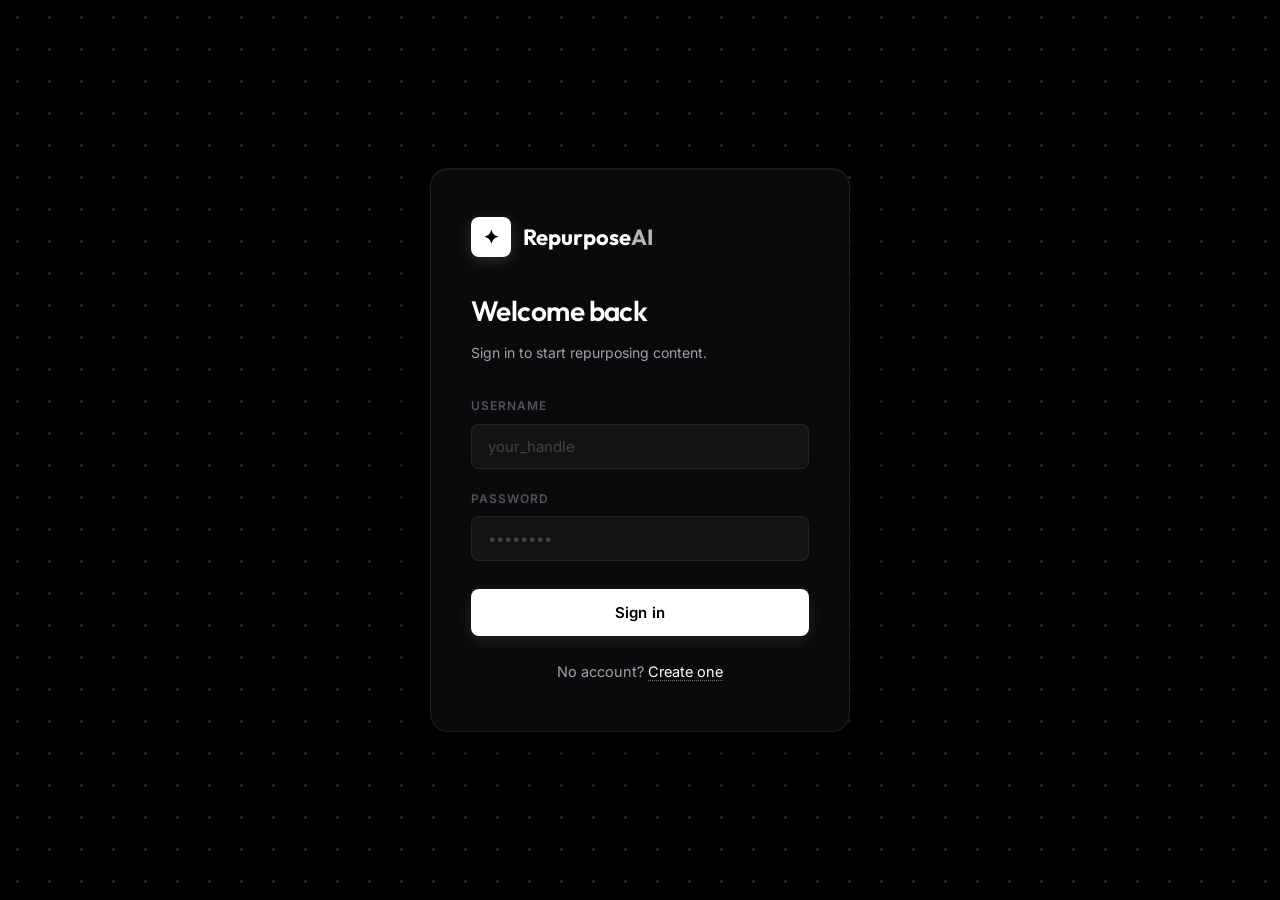
==== commit b59a1906: "added google analytics tag" ====
--- a/Frontend/dashboard.html
+++ b/Frontend/dashboard.html
@@ -1,6 +1,15 @@
 <!DOCTYPE html>
 <html lang="en">
 <head>
+  <!-- Google tag (gtag.js) -->
+  <script async src="https://www.googletagmanager.com/gtag/js?id=G-D0ZBN7VBCC"></script>
+  <script>
+    window.dataLayer = window.dataLayer || [];
+    function gtag(){dataLayer.push(arguments);}
+    gtag('js', new Date());
+
+    gtag('config', 'G-D0ZBN7VBCC');
+  </script>
   <meta charset="UTF-8" />
   <meta name="viewport" content="width=device-width, initial-scale=1.0" />
   <title>Dashboard — Repurpose AI</title>
--- a/Frontend/css/style.css
+++ b/Frontend/css/style.css
@@ -1,158 +1,201 @@
-@import url('https://fonts.googleapis.com/css2?family=DM+Sans:wght@300;400;500;600&family=DM+Serif+Display&display=swap');
-
-*, *::before, *::after {
+@import url('https://fonts.googleapis.com/css2?family=Inter:wght@300;400;500;600;700;800&family=Outfit:wght@400;500;600;700;800&display=swap');
+
+*,
+*::before,
+*::after {
   box-sizing: border-box;
   margin: 0;
   padding: 0;
 }
 
 :root {
-  --sand-50:   #FAF8F4;
-  --sand-100:  #F2EDE3;
-  --sand-200:  #E8DFD0;
-  --sand-300:  #D4C9B5;
-  --sand-500:  #9E9080;
-  --sand-700:  #6B5F52;
-
-  --char-900:  #1A1714;
-  --char-800:  #252118;
-  --char-700:  #332E26;
-  --char-600:  #4A4338;
-  --char-400:  #7A7268;
-
-  --orange:    #D4622A;
-  --orange-lt: #F2956A;
-  --orange-bg: rgba(212,98,42,0.08);
-  --orange-border: rgba(212,98,42,0.25);
-
-  --text-dark:   #1A1714;
-  --text-mid:    #4A4338;
-  --text-muted:  #8C7D6E;
-
-  --danger:    #C0392B;
-  --success:   #2D7D46;
-
-  --radius-sm: 6px;
-  --radius-md: 10px;
-  --radius-lg: 16px;
-
-  --topbar-h:  60px;
-  --sidebar-w: 270px;
-}
-
-html, body {
+  /* High-Contrast Black & White Developer Theme */
+  --bg-dark: #000000; /* Pure black background */
+  --bg-card: #0a0a0c; /* Very dark charcoal card base */
+  --bg-sidebar: #050507; /* Dark sidebar background */
+  --border-glow: rgba(255, 255, 255, 0.08); /* Minimal white border line */
+  --border-focus: rgba(255, 255, 255, 0.6); /* High-contrast focus border */
+
+  --text-primary: #ffffff; /* Crisp white */
+  --text-secondary: #a1a1aa; /* Light gray text */
+  --text-muted: #52525b; /* Medium dark gray text */
+
+  /* Neutral dark-mode accents */
+  --purple: #ffffff;
+  --purple-glow: rgba(255, 255, 255, 0.15);
+  --blue: #ffffff;
+  --blue-glow: rgba(255, 255, 255, 0.1);
+  --orange: #ffffff;
+  --orange-glow: rgba(255, 255, 255, 0.15);
+
+  --danger: #ef4444; /* Standard error color */
+  --success: #10b981; /* Standard success color */
+
+  --radius-sm: 8px;
+  --radius-md: 12px;
+  --radius-lg: 18px;
+
+  --topbar-h: 70px;
+  --sidebar-w: 280px;
+}
+
+html,
+body {
   height: 100%;
-  font-family: 'DM Sans', sans-serif;
+  font-family: 'Inter', sans-serif;
   font-size: 15px;
   line-height: 1.6;
+  background-color: var(--bg-dark);
+  /* Modern white dots background grid */
+  background-image: radial-gradient(rgba(255, 255, 255, 0.08) 1.2px, transparent 1.2px);
+  background-size: 24px 24px;
+  background-attachment: fixed;
+  color: var(--text-primary);
   -webkit-font-smoothing: antialiased;
   overflow: hidden;
 }
 
-h1, h2, h3, h4 {
-  font-family: 'DM Serif Display', serif;
-  font-weight: 400;
-  letter-spacing: -0.01em;
+h1,
+h2,
+h3,
+h4 {
+  font-family: 'Outfit', sans-serif;
+  font-weight: 600;
+  letter-spacing: -0.02em;
 }
 
 a {
-  color: var(--orange);
+  color: #ffffff;
   text-decoration: none;
-  transition: color 0.18s;
-}
-a:hover { color: var(--char-800); }
-
+  border-bottom: 1px dotted rgba(255, 255, 255, 0.4);
+  transition: all 0.2s ease;
+}
+a:hover {
+  color: #ffffff;
+  border-bottom-color: #ffffff;
+  text-shadow: 0 0 8px rgba(255, 255, 255, 0.3);
+}
 
 /* ════════════════════════════════════════
-   AUTH PAGES
-════════════════════════════════════════ */
+   AUTH PAGES (Sign In / Register)
+   ════════════════════════════════════════ */
 .auth-wrap {
   min-height: 100vh;
-  overflow: auto;
+  overflow-y: auto;
   display: flex;
   align-items: center;
   justify-content: center;
   padding: 24px;
-  background: var(--sand-50);
-  background-image:
-    radial-gradient(circle at 20% 80%, rgba(212,98,42,0.06) 0%, transparent 50%),
-    radial-gradient(circle at 80% 20%, rgba(212,98,42,0.04) 0%, transparent 45%);
+  position: relative;
+  z-index: 2;
 }
 
 .auth-card {
   width: 100%;
-  max-width: 400px;
-  background: #fff;
-  border: 1px solid var(--sand-200);
+  max-width: 420px;
+  background: var(--bg-card);
+  backdrop-filter: blur(20px);
+  -webkit-backdrop-filter: blur(20px);
+  border: 1px solid var(--border-glow);
   border-radius: var(--radius-lg);
-  padding: 44px 40px;
-  box-shadow: 0 4px 6px rgba(26,23,20,0.04), 0 20px 48px rgba(26,23,20,0.08);
+  padding: 48px 40px;
+  box-shadow: 0 20px 50px rgba(0, 0, 0, 0.5), inset 0 1px 0 rgba(255, 255, 255, 0.05);
+  animation: cardFadeIn 0.6s cubic-bezier(0.16, 1, 0.3, 1) both;
+}
+
+@keyframes cardFadeIn {
+  from {
+    opacity: 0;
+    transform: translateY(20px) scale(0.97);
+  }
+  to {
+    opacity: 1;
+    transform: translateY(0) scale(1);
+  }
 }
 
 .auth-logo {
   display: flex;
   align-items: center;
-  gap: 10px;
+  gap: 12px;
   margin-bottom: 32px;
 }
+
 .auth-logo-icon {
-  width: 36px;
-  height: 36px;
-  background: var(--char-900);
+  width: 40px;
+  height: 40px;
+  background: #ffffff;
   border-radius: 8px;
   display: grid;
   place-items: center;
-  font-size: 17px;
-  color: var(--sand-50);
-  font-family: 'DM Serif Display', serif;
+  font-size: 19px;
+  color: #000000;
+  font-family: 'Outfit', sans-serif;
+  font-weight: 800;
   flex-shrink: 0;
-}
+  box-shadow: 0 4px 15px rgba(255, 255, 255, 0.15);
+}
+
 .auth-logo-name {
-  font-family: 'DM Serif Display', serif;
-  font-size: 20px;
-  color: var(--char-900);
-}
-.auth-logo-name span { color: var(--orange); }
+  font-family: 'Outfit', sans-serif;
+  font-size: 22px;
+  font-weight: 700;
+  color: var(--text-primary);
+}
+
+.auth-logo-name span {
+  color: #ffffff;
+  opacity: 0.7;
+}
 
 .auth-card h2 {
-  font-size: 26px;
-  color: var(--text-dark);
-  margin-bottom: 6px;
-}
+  font-size: 28px;
+  color: var(--text-primary);
+  margin-bottom: 8px;
+}
+
 .auth-card .subtitle {
-  color: var(--text-muted);
+  color: var(--text-secondary);
   font-size: 14px;
   margin-bottom: 32px;
   font-weight: 400;
 }
 
-.field { margin-bottom: 18px; }
+.field {
+  margin-bottom: 20px;
+}
+
 .field label {
   display: block;
-  font-size: 12.5px;
-  font-weight: 500;
+  font-size: 12px;
+  font-weight: 600;
   text-transform: uppercase;
-  letter-spacing: 0.07em;
+  letter-spacing: 0.08em;
   color: var(--text-muted);
-  margin-bottom: 7px;
-}
+  margin-bottom: 8px;
+}
+
 .field input {
   width: 100%;
-  padding: 11px 14px;
-  background: var(--sand-50);
-  border: 1.5px solid var(--sand-200);
+  padding: 12px 16px;
+  background: rgba(255, 255, 255, 0.04);
+  border: 1px solid var(--border-glow);
   border-radius: var(--radius-sm);
-  color: var(--text-dark);
-  font-family: 'DM Sans', sans-serif;
+  color: var(--text-primary);
+  font-family: 'Inter', sans-serif;
   font-size: 15px;
   outline: none;
-  transition: border-color 0.18s, box-shadow 0.18s;
-}
-.field input::placeholder { color: var(--sand-300); }
+  transition: all 0.25s cubic-bezier(0.25, 0.8, 0.25, 1);
+}
+
+.field input::placeholder {
+  color: rgba(255, 255, 255, 0.2);
+}
+
 .field input:focus {
-  border-color: var(--orange);
-  background: #fff;
-  box-shadow: 0 0 0 3px rgba(212,98,42,0.1);
+  border-color: var(--border-focus);
+  background: rgba(255, 255, 255, 0.08);
+  box-shadow: 0 0 0 4px rgba(255, 255, 255, 0.1);
 }
 
 .btn {
@@ -161,99 +204,121 @@
   justify-content: center;
   gap: 8px;
   width: 100%;
-  padding: 13px 20px;
+  padding: 14px 24px;
   border: none;
   border-radius: var(--radius-sm);
-  font-family: 'DM Sans', sans-serif;
+  font-family: 'Inter', sans-serif;
   font-size: 15px;
-  font-weight: 500;
+  font-weight: 600;
   cursor: pointer;
-  transition: all 0.18s;
+  transition: all 0.3s cubic-bezier(0.25, 0.8, 0.25, 1);
   letter-spacing: 0.01em;
 }
+
 .btn-primary {
-  background: var(--char-900);
-  color: var(--sand-50);
-}
+  background: #ffffff;
+  color: #000000;
+  box-shadow: 0 4px 15px rgba(255, 255, 255, 0.1);
+}
+
 .btn-primary:hover {
-  background: var(--char-700);
-  transform: translateY(-1px);
-  box-shadow: 0 6px 20px rgba(26,23,20,0.2);
-}
-.btn-primary:active { transform: none; box-shadow: none; }
+  background: #e4e4e7;
+  transform: translateY(-2px) scale(1.02);
+  box-shadow: 0 10px 25px rgba(255, 255, 255, 0.2);
+}
+
+.btn-primary:active {
+  transform: translateY(1px) scale(0.97);
+  box-shadow: 0 4px 10px rgba(255, 255, 255, 0.1);
+}
 
 .auth-footer {
-  margin-top: 22px;
+  margin-top: 24px;
   text-align: center;
-  font-size: 14px;
-  color: var(--text-muted);
-}
-
+  font-size: 14.5px;
+  color: var(--text-secondary);
+}
 
 /* ════════════════════════════════════════
-   TOAST
-════════════════════════════════════════ */
+   TOAST NOTIFICATION
+   ════════════════════════════════════════ */
 .toast {
   position: fixed;
-  bottom: 24px;
-  right: 24px;
-  padding: 12px 18px;
-  border-radius: var(--radius-sm);
-  font-size: 14px;
+  bottom: 28px;
+  right: 28px;
+  padding: 16px 24px;
+  border-radius: var(--radius-md);
+  font-size: 14.5px;
   font-weight: 500;
   z-index: 9999;
-  transform: translateY(80px);
+  transform: translateY(100px) scale(0.9);
   opacity: 0;
-  transition: all 0.3s cubic-bezier(0.34, 1.56, 0.64, 1);
-  max-width: 320px;
-  display: flex;
-  align-items: center;
-  gap: 8px;
-  font-family: 'DM Sans', sans-serif;
-}
-.toast.show { transform: translateY(0); opacity: 1; }
+  transition: all 0.4s cubic-bezier(0.175, 0.885, 0.32, 1.275);
+  max-width: 360px;
+  display: flex;
+  align-items: center;
+  gap: 12px;
+  background: #0a0a0c;
+  border: 1px solid var(--border-glow);
+  backdrop-filter: blur(16px);
+  -webkit-backdrop-filter: blur(16px);
+  box-shadow: 0 20px 40px rgba(0, 0, 0, 0.5);
+}
+
+.toast.show {
+  transform: translateY(0) scale(1);
+  opacity: 1;
+}
+
 .toast.success {
-  background: #fff;
-  border: 1px solid #A8D5B5;
-  color: var(--success);
-  box-shadow: 0 4px 16px rgba(0,0,0,0.1);
-}
+  border-color: rgba(16, 185, 129, 0.4);
+  color: #34d399;
+}
+
 .toast.error {
-  background: #fff;
-  border: 1px solid #F5BCBC;
-  color: var(--danger);
-  box-shadow: 0 4px 16px rgba(0,0,0,0.1);
-}
-
+  border-color: rgba(239, 68, 68, 0.4);
+  color: #f87171;
+}
 
 /* ════════════════════════════════════════
-   SPINNER
-════════════════════════════════════════ */
+   SPINNER / LOADING STATE
+   ════════════════════════════════════════ */
 .spinner {
-  width: 15px;
-  height: 15px;
-  border: 2px solid rgba(250,248,244,0.3);
-  border-top-color: var(--sand-50);
+  width: 18px;
+  height: 18px;
+  border: 2px solid rgba(0, 0, 0, 0.2);
+  border-top-color: #000000;
   border-radius: 50%;
-  animation: spin 0.7s linear infinite;
+  animation: spin 0.65s linear infinite;
   display: none;
   flex-shrink: 0;
 }
-.btn-generate.loading .spinner  { display: block; }
-.btn-generate.loading .btn-label { display: none; }
-@keyframes spin { to { transform: rotate(360deg); } }
-
+
+.btn-generate.loading .spinner {
+  display: block;
+}
+
+.btn-generate.loading .btn-label {
+  display: none;
+}
+
+@keyframes spin {
+  to {
+    transform: rotate(360deg);
+  }
+}
 
 /* ════════════════════════════════════════
    DASHBOARD SHELL
-════════════════════════════════════════ */
+   ════════════════════════════════════════ */
 .dashboard-wrap {
   display: grid;
   grid-template-columns: var(--sidebar-w) 1fr;
   grid-template-rows: var(--topbar-h) 1fr;
   height: 100vh;
   overflow: hidden;
-  background: var(--sand-50);
+  position: relative;
+  z-index: 2;
 }
 
 /* ── Topbar ── */
@@ -262,212 +327,310 @@
   display: flex;
   align-items: center;
   justify-content: space-between;
-  padding: 0 24px;
-  background: #fff;
-  border-bottom: 1px solid var(--sand-200);
+  padding: 0 32px;
+  background: rgba(5, 5, 7, 0.85);
+  backdrop-filter: blur(16px);
+  -webkit-backdrop-filter: blur(16px);
+  border-bottom: 1px solid var(--border-glow);
   z-index: 100;
 }
+
 .topbar-logo {
   display: flex;
   align-items: center;
-  gap: 10px;
-  font-family: 'DM Serif Display', serif;
-  font-size: 18px;
-  color: var(--char-900);
+  gap: 12px;
+  font-family: 'Outfit', sans-serif;
+  font-size: 20px;
+  font-weight: 700;
+  color: var(--text-primary);
   letter-spacing: -0.01em;
 }
+
 .topbar-logo-icon {
-  width: 32px;
-  height: 32px;
-  background: var(--char-900);
-  border-radius: 7px;
+  width: 34px;
+  height: 34px;
+  background: #ffffff;
+  border-radius: 6px;
   display: grid;
   place-items: center;
-  font-size: 15px;
-  color: var(--sand-100);
-}
-.topbar-logo span { color: var(--orange); }
-
-.topbar-actions { display: flex; align-items: center; gap: 8px; }
+  font-size: 16px;
+  color: #000000;
+  font-weight: 800;
+  box-shadow: 0 2px 10px rgba(255, 255, 255, 0.15);
+}
+
+.topbar-logo span {
+  color: #ffffff;
+  opacity: 0.7;
+}
+
+.topbar-actions {
+  display: flex;
+  align-items: center;
+  gap: 12px;
+}
 
 .btn-ghost {
   display: inline-flex;
   align-items: center;
-  gap: 6px;
-  background: transparent;
-  color: var(--text-muted);
-  border: 1.5px solid var(--sand-200);
+  gap: 8px;
+  background: rgba(255, 255, 255, 0.02);
+  color: var(--text-secondary);
+  border: 1px solid var(--border-glow);
   border-radius: var(--radius-sm);
-  padding: 7px 14px;
-  font-family: 'DM Sans', sans-serif;
-  font-size: 13px;
+  padding: 8px 16px;
+  font-family: 'Inter', sans-serif;
+  font-size: 13.5px;
   font-weight: 500;
   cursor: pointer;
-  transition: all 0.15s;
-}
+  transition: all 0.25s cubic-bezier(0.25, 0.8, 0.25, 1);
+}
+
 .btn-ghost:hover {
-  background: var(--sand-100);
-  color: var(--text-dark);
-  border-color: var(--sand-300);
-}
-
+  background: rgba(255, 255, 255, 0.08);
+  color: var(--text-primary);
+  border-color: rgba(255, 255, 255, 0.2);
+  transform: translateY(-1px);
+}
+
+.btn-ghost:active {
+  transform: translateY(1px);
+}
 
 /* ════════════════════════════════════════
-   SIDEBAR — dark charcoal
-════════════════════════════════════════ */
+   SIDEBAR
+   ════════════════════════════════════════ */
 .sidebar {
-  background: var(--char-900);
+  background: var(--bg-sidebar);
+  backdrop-filter: blur(10px);
+  -webkit-backdrop-filter: blur(10px);
   display: flex;
   flex-direction: column;
   overflow: hidden;
-  border-right: 1px solid var(--char-800);
-}
+  border-right: 1px solid var(--border-glow);
+}
+
 .sidebar-header {
-  padding: 20px 18px 14px;
-  border-bottom: 1px solid var(--char-700);
-}
+  padding: 24px 20px 16px;
+  border-bottom: 1px solid var(--border-glow);
+}
+
 .sidebar-header h3 {
-  font-family: 'DM Sans', sans-serif;
-  font-size: 10.5px;
+  font-family: 'Inter', sans-serif;
+  font-size: 11px;
   text-transform: uppercase;
   letter-spacing: 0.12em;
-  color: var(--char-400);
-  font-weight: 600;
+  color: var(--text-muted);
+  font-weight: 700;
 }
 
 .sidebar-list {
   flex: 1;
   overflow-y: auto;
-  padding: 10px 10px 16px;
+  padding: 12px 12px 20px;
   scrollbar-width: thin;
-  scrollbar-color: var(--char-700) transparent;
-}
-.sidebar-list::-webkit-scrollbar { width: 3px; }
+  scrollbar-color: rgba(255, 255, 255, 0.08) transparent;
+}
+
+.sidebar-list::-webkit-scrollbar {
+  width: 4px;
+}
+
 .sidebar-list::-webkit-scrollbar-thumb {
-  background: var(--char-700);
-  border-radius: 3px;
+  background: rgba(255, 255, 255, 0.08);
+  border-radius: 4px;
 }
 
 .history-item {
   display: flex;
   align-items: center;
-  gap: 10px;
-  padding: 9px 10px;
+  gap: 12px;
+  padding: 10px 12px;
   border-radius: var(--radius-sm);
   cursor: pointer;
-  transition: background 0.15s;
-  margin-bottom: 1px;
+  transition: all 0.25s cubic-bezier(0.25, 0.8, 0.25, 1);
+  margin-bottom: 2px;
   border: 1px solid transparent;
 }
-.history-item:hover { background: var(--char-800); }
+
+.history-item:hover {
+  background: rgba(255, 255, 255, 0.05);
+  transform: translateX(4px);
+}
+
 .history-item.active {
-  background: var(--char-700);
-  border-color: var(--char-600);
+  background: rgba(255, 255, 255, 0.08);
+  border-color: rgba(255, 255, 255, 0.15);
+  transform: translateX(6px);
 }
 
 .history-item-icon {
   width: 24px;
   height: 24px;
-  border-radius: 5px;
-  background: var(--char-700);
+  border-radius: 6px;
+  background: rgba(255, 255, 255, 0.05);
   display: grid;
   place-items: center;
   font-size: 10px;
   flex-shrink: 0;
-  color: var(--char-400);
-}
+  color: var(--text-muted);
+  transition: all 0.2s ease;
+}
+
 .history-item.active .history-item-icon {
-  background: var(--orange);
-  color: #fff;
+  background: #ffffff;
+  color: #000000;
+  box-shadow: 0 0 10px rgba(255, 255, 255, 0.25);
 }
 
 .history-item-url {
-  font-size: 12.5px;
-  color: var(--char-400);
+  flex: 1;
+  font-size: 13px;
+  color: var(--text-secondary);
   overflow: hidden;
   text-overflow: ellipsis;
   white-space: nowrap;
-}
-.history-item:hover .history-item-url { color: var(--sand-200); }
-.history-item.active .history-item-url { color: var(--sand-100); }
+  font-weight: 500;
+  transition: color 0.2s ease;
+}
+
+.history-item:hover .history-item-url {
+  color: var(--text-primary);
+}
+
+.history-item.active .history-item-url {
+  color: #ffffff;
+}
+
+.history-item-delete {
+  background: transparent;
+  border: none;
+  color: var(--text-muted);
+  cursor: pointer;
+  display: flex;
+  align-items: center;
+  justify-content: center;
+  padding: 6px;
+  border-radius: 4px;
+  opacity: 0;
+  transition: all 0.2s ease;
+  font-size: 14px;
+  flex-shrink: 0;
+}
+
+.history-item:hover .history-item-delete {
+  opacity: 0.6;
+}
+
+.history-item:hover .history-item-delete:hover {
+  opacity: 1;
+  color: var(--danger);
+  background: rgba(239, 68, 68, 0.15);
+}
 
 .sidebar-empty {
-  padding: 36px 18px;
+  padding: 40px 20px;
   text-align: center;
-  font-size: 13px;
-  color: var(--char-400);
-  line-height: 2;
-}
+  font-size: 13.5px;
+  color: var(--text-muted);
+  line-height: 1.8;
+}
+
 .sidebar-empty-icon {
-  font-size: 26px;
+  font-size: 28px;
   display: block;
-  margin-bottom: 10px;
-  opacity: 0.3;
-}
-
+  margin-bottom: 12px;
+  opacity: 0.2;
+}
 
 /* ════════════════════════════════════════
-   MAIN PANEL
-════════════════════════════════════════ */
+   MAIN PANEL (Dashboard Content)
+   ════════════════════════════════════════ */
 .main {
   overflow-y: auto;
-  padding: 36px 40px 56px;
-  background: var(--sand-50);
+  padding: 40px 48px 60px;
   scrollbar-width: thin;
-  scrollbar-color: var(--sand-300) transparent;
-}
-.main::-webkit-scrollbar { width: 5px; }
-.main::-webkit-scrollbar-thumb { background: var(--sand-300); border-radius: 4px; }
-
-.main-inner { max-width: 820px; }
-
-.main-header { margin-bottom: 28px; }
+  scrollbar-color: rgba(255, 255, 255, 0.08) transparent;
+}
+
+.main::-webkit-scrollbar {
+  width: 5px;
+}
+
+.main::-webkit-scrollbar-thumb {
+  background: rgba(255, 255, 255, 0.08);
+  border-radius: 4px;
+}
+
+/* Centers the dashboard layout horizontally */
+.main-inner {
+  max-width: 900px;
+  margin: 0 auto;
+  width: 100%;
+}
+
+.main-header {
+  margin-bottom: 32px;
+}
+
 .main-header h2 {
-  font-size: 28px;
-  color: var(--text-dark);
-  margin-bottom: 5px;
-}
+  font-size: 32px;
+  color: var(--text-primary);
+  margin-bottom: 6px;
+}
+
 .main-header p {
-  font-size: 14px;
-  color: var(--text-muted);
+  font-size: 14.5px;
+  color: var(--text-secondary);
   font-weight: 400;
 }
 
 /* ── URL input row ── */
 .input-row {
   display: flex;
-  gap: 10px;
-  margin-bottom: 28px;
+  gap: 12px;
+  margin-bottom: 36px;
   align-items: stretch;
 }
-.url-input-wrap { flex: 1; position: relative; }
+
+.url-input-wrap {
+  flex: 1;
+  position: relative;
+}
+
 .url-input-icon {
   position: absolute;
-  left: 14px;
+  left: 16px;
   top: 50%;
   transform: translateY(-50%);
   font-size: 14px;
   pointer-events: none;
-  color: var(--sand-300);
-}
+  color: var(--text-muted);
+}
+
 .url-input-wrap input {
   width: 100%;
   height: 100%;
-  min-height: 48px;
-  padding: 0 16px 0 40px;
-  background: #fff;
-  border: 1.5px solid var(--sand-200);
+  min-height: 52px;
+  padding: 0 16px 0 44px;
+  background: rgba(255, 255, 255, 0.05);
+  border: 1px solid var(--border-glow);
   border-radius: var(--radius-sm);
-  color: var(--text-dark);
-  font-family: 'DM Sans', sans-serif;
-  font-size: 14.5px;
+  color: var(--text-primary);
+  font-family: 'Inter', sans-serif;
+  font-size: 15px;
   outline: none;
-  transition: border-color 0.18s, box-shadow 0.18s;
-}
-.url-input-wrap input::placeholder { color: var(--sand-300); }
+  transition: all 0.25s cubic-bezier(0.25, 0.8, 0.25, 1);
+}
+
+.url-input-wrap input::placeholder {
+  color: rgba(255, 255, 255, 0.25);
+}
+
 .url-input-wrap input:focus {
-  border-color: var(--orange);
-  box-shadow: 0 0 0 3px rgba(212,98,42,0.1);
+  border-color: var(--border-focus);
+  background: rgba(255, 255, 255, 0.08);
+  box-shadow: 0 0 0 4px rgba(255, 255, 255, 0.1);
 }
 
 .btn-generate {
@@ -475,147 +638,298 @@
   align-items: center;
   justify-content: center;
   gap: 8px;
-  padding: 0 28px;
-  height: 48px;
-  min-width: 130px;
-  background: var(--char-900);
-  color: var(--sand-50);
+  padding: 0 32px;
+  height: 52px;
+  min-width: 140px;
+  background: #ffffff;
+  color: #000000;
   border: none;
   border-radius: var(--radius-sm);
-  font-family: 'DM Sans', sans-serif;
-  font-size: 14.5px;
-  font-weight: 500;
+  font-family: 'Inter', sans-serif;
+  font-size: 15px;
+  font-weight: 600;
   cursor: pointer;
   flex-shrink: 0;
   position: relative;
   overflow: hidden;
-  transition: transform 0.18s, box-shadow 0.18s, background 0.18s;
-}
+  transition: all 0.3s cubic-bezier(0.25, 0.8, 0.25, 1);
+  box-shadow: 0 4px 15px rgba(255, 255, 255, 0.1);
+}
+
 .btn-generate:hover {
-  background: var(--char-700);
-  transform: translateY(-1px);
-  box-shadow: 0 6px 20px rgba(26,23,20,0.22);
-}
-.btn-generate:active { transform: none; box-shadow: none; }
-.btn-generate:disabled { opacity: 0.4; cursor: not-allowed; transform: none; }
-.btn-generate.loading .spinner  { display: block; }
-.btn-generate.loading .btn-label { display: none; }
-
+  background: #e4e4e7;
+  transform: translateY(-2px) scale(1.02);
+  box-shadow: 0 10px 25px rgba(255, 255, 255, 0.2);
+}
+
+.btn-generate:active {
+  transform: translateY(1px) scale(0.97);
+  box-shadow: 0 4px 10px rgba(255, 255, 255, 0.1);
+}
+
+.btn-generate:disabled {
+  opacity: 0.5;
+  cursor: not-allowed;
+  transform: none !important;
+  box-shadow: none !important;
+}
 
 /* ════════════════════════════════════════
    OUTPUT CARDS
-════════════════════════════════════════ */
+   ════════════════════════════════════════ */
 .output-grid {
   display: grid;
   grid-template-columns: 1fr 1fr;
-  gap: 14px;
+  gap: 20px;
 }
 
 .output-card {
-  background: #fff;
-  border: 1px solid var(--sand-200);
+  background: var(--bg-card);
+  backdrop-filter: blur(12px);
+  -webkit-backdrop-filter: blur(12px);
+  border: 1px solid var(--border-glow);
   border-radius: var(--radius-md);
   overflow: hidden;
   display: flex;
   flex-direction: column;
-  transition: border-color 0.18s, box-shadow 0.18s, transform 0.18s;
-}
+  transition: all 0.3s cubic-bezier(0.25, 0.8, 0.25, 1);
+  animation: itemFadeIn 0.6s cubic-bezier(0.16, 1, 0.3, 1) both;
+}
+
 .output-card:hover {
-  border-color: var(--sand-300);
-  box-shadow: 0 4px 20px rgba(26,23,20,0.07);
-  transform: translateY(-1px);
-}
-.output-card.full-width { grid-column: 1 / -1; }
-
-.output-card.card-twitter  { border-top: 2.5px solid var(--char-900); }
-.output-card.card-linkedin { border-top: 2.5px solid var(--orange); }
-.output-card.card-blog     { border-top: 2.5px solid var(--sand-500); }
+  border-color: rgba(255, 255, 255, 0.2);
+  box-shadow: 0 12px 30px rgba(0, 0, 0, 0.45);
+  transform: translateY(-4px) scale(1.01);
+}
+
+.output-card.full-width {
+  grid-column: 1 / -1;
+}
+
+.output-card.card-twitter {
+  border-top: 3px solid #ffffff;
+}
+
+.output-card.card-linkedin {
+  border-top: 3px solid #a1a1aa;
+}
+
+.output-card.card-blog {
+  border-top: 3px solid #52525b;
+}
 
 .output-card-header {
   display: flex;
   align-items: center;
   justify-content: space-between;
-  padding: 13px 16px;
-  border-bottom: 1px solid var(--sand-100);
-  gap: 10px;
+  padding: 16px 20px;
+  border-bottom: 1px solid var(--border-glow);
+  gap: 12px;
   flex-shrink: 0;
 }
 
 .output-platform-badge {
   display: inline-flex;
   align-items: center;
-  gap: 5px;
-  padding: 3px 10px;
+  gap: 6px;
+  padding: 4px 12px;
   border-radius: 20px;
-  font-size: 11.5px;
-  font-weight: 500;
-  letter-spacing: 0.03em;
-  font-family: 'DM Sans', sans-serif;
-}
-.badge-twitter  { background: var(--char-900); color: var(--sand-100); }
-.badge-linkedin { background: var(--orange-bg); color: var(--orange); border: 1px solid var(--orange-border); }
-.badge-blog     { background: var(--sand-100); color: var(--text-mid); border: 1px solid var(--sand-200); }
+  font-size: 12px;
+  font-weight: 600;
+  letter-spacing: 0.02em;
+  font-family: 'Inter', sans-serif;
+}
+
+.badge-twitter {
+  background: rgba(255, 255, 255, 0.06);
+  color: #ffffff;
+  border: 1px solid rgba(255, 255, 255, 0.15);
+}
+
+.badge-linkedin {
+  background: rgba(255, 255, 255, 0.06);
+  color: #d4d4d8;
+  border: 1px solid rgba(255, 255, 255, 0.12);
+}
+
+.badge-blog {
+  background: rgba(255, 255, 255, 0.06);
+  color: #a1a1aa;
+  border: 1px solid rgba(255, 255, 255, 0.1);
+}
 
 .copy-btn {
   display: inline-flex;
   align-items: center;
-  gap: 4px;
-  padding: 4px 12px;
-  font-family: 'DM Sans', sans-serif;
-  font-size: 12px;
-  font-weight: 500;
-  border-radius: 5px;
-  border: 1.5px solid var(--sand-200);
-  background: transparent;
-  color: var(--text-muted);
+  gap: 6px;
+  padding: 6px 14px;
+  font-family: 'Inter', sans-serif;
+  font-size: 12.5px;
+  font-weight: 600;
+  border-radius: var(--radius-sm);
+  border: 1px solid var(--border-glow);
+  background: rgba(255, 255, 255, 0.03);
+  color: var(--text-secondary);
   cursor: pointer;
-  transition: all 0.15s;
+  transition: all 0.25s cubic-bezier(0.25, 0.8, 0.25, 1);
   white-space: nowrap;
   flex-shrink: 0;
 }
+
 .copy-btn:hover {
-  background: var(--sand-100);
-  color: var(--text-dark);
-  border-color: var(--sand-300);
-}
+  background: rgba(255, 255, 255, 0.08);
+  color: #fff;
+  border-color: rgba(255, 255, 255, 0.2);
+  transform: scale(1.05);
+}
+
+.copy-btn:active {
+  transform: scale(0.95);
+}
+
 .copy-btn.copied {
   color: var(--success);
-  border-color: #A8D5B5;
-  background: #F0FAF3;
+  border-color: rgba(16, 185, 129, 0.4);
+  background: rgba(16, 185, 129, 0.1);
+  box-shadow: 0 0 10px rgba(16, 185, 129, 0.15);
 }
 
 .output-card-body {
-  padding: 18px 16px;
+  padding: 22px 20px;
   flex: 1;
-  min-height: 130px;
-}
+  min-height: 140px;
+}
+
 .output-card-body p {
-  font-size: 14px;
+  font-size: 14.5px;
   line-height: 1.8;
-  color: var(--text-mid);
+  color: var(--text-primary);
   white-space: pre-wrap;
   word-break: break-word;
 }
+
 .output-card-body .placeholder-text {
-  color: var(--sand-300);
+  color: var(--text-muted);
   font-style: italic;
 }
 
+@keyframes itemFadeIn {
+  from {
+    opacity: 0;
+    transform: translateY(16px);
+  }
+  to {
+    opacity: 1;
+    transform: translateY(0);
+  }
+}
+
+.output-card:nth-child(1) {
+  animation-delay: 0.05s;
+}
+
+.output-card:nth-child(2) {
+  animation-delay: 0.15s;
+}
+
+.output-card:nth-child(3) {
+  animation-delay: 0.25s;
+}
 
 /* ════════════════════════════════════════
-   RESPONSIVE
-════════════════════════════════════════ */
+   RESPONSIVE DESIGN
+   ════════════════════════════════════════ */
 @media (max-width: 900px) {
-  html, body { overflow: auto; }
+
+  html,
+  body {
+    overflow: auto;
+  }
+
   .dashboard-wrap {
     grid-template-columns: 1fr;
     height: auto;
     min-height: 100vh;
     overflow: visible;
   }
-  .sidebar { display: none; }
-  .main { overflow-y: visible; padding: 24px 16px 48px; }
-  .output-grid { grid-template-columns: 1fr; }
-  .output-card.full-width { grid-column: 1; }
-  .btn-generate { min-width: 100px; padding: 0 18px; }
+
+  .sidebar {
+    display: none;
+  }
+
+  .main {
+    overflow-y: visible;
+    padding: 32px 20px 52px;
+  }
+
+  .output-grid {
+    grid-template-columns: 1fr;
+  }
+
+  .output-card.full-width {
+    grid-column: 1;
+  }
+
+  .btn-generate {
+    min-width: 110px;
+    padding: 0 20px;
+  }
+}
+
+/* ── Interactive Dots Grid & Spotlight Styles ── */
+body:has(.auth-wrap) {
+  background-image: none !important;
+}
+
+.dots-container {
+  position: fixed;
+  top: 0;
+  left: 0;
+  width: 100vw;
+  height: 100vh;
+  pointer-events: none;
+  z-index: 0;
+  overflow: hidden;
+  /* Radial mask: hides dots in the center (register/login forms) and fades in towards the edges */
+  -webkit-mask-image: radial-gradient(circle 320px at 50% 50%, transparent 15%, black 90%);
+  mask-image: radial-gradient(circle 320px at 50% 50%, transparent 15%, black 90%);
+}
+
+.interactive-dot {
+  position: absolute;
+  width: 3px;
+  height: 3px;
+  background: rgba(255, 255, 255, 0.16); /* Made dot opacity stronger at the edges */
+  border-radius: 50%;
+  pointer-events: auto;
+  transition: transform 0.2s cubic-bezier(0.175, 0.885, 0.32, 1.275), background-color 0.2s, box-shadow 0.2s;
+}
+
+@keyframes dotWiggle {
+  0%, 100% { transform: translate(0, 0) scale(3.5); }
+  20% { transform: translate(-3px, 2px) scale(3.5); }
+  40% { transform: translate(3px, -2px) scale(3.5); }
+  60% { transform: translate(-2px, -3px) scale(3.5); }
+  80% { transform: translate(2px, 3px) scale(3.5); }
+}
+
+.interactive-dot:hover {
+  background: #ffffff;
+  box-shadow: 0 0 10px #ffffff;
+  animation: dotWiggle 0.4s linear infinite;
+  z-index: 10;
+  cursor: pointer;
+}
+
+/* Cursor Follow Spotlight Shade for Dashboard Background */
+body::before {
+  content: "";
+  position: fixed;
+  top: 0;
+  left: 0;
+  width: 100vw;
+  height: 100vh;
+  background: radial-gradient(circle 250px at var(--mouse-x, -999px) var(--mouse-y, -999px), rgba(255, 255, 255, 0.04), transparent 80%);
+  pointer-events: none;
+  z-index: 1; /* Above static dot background, below dashboard-wrap */
 }
